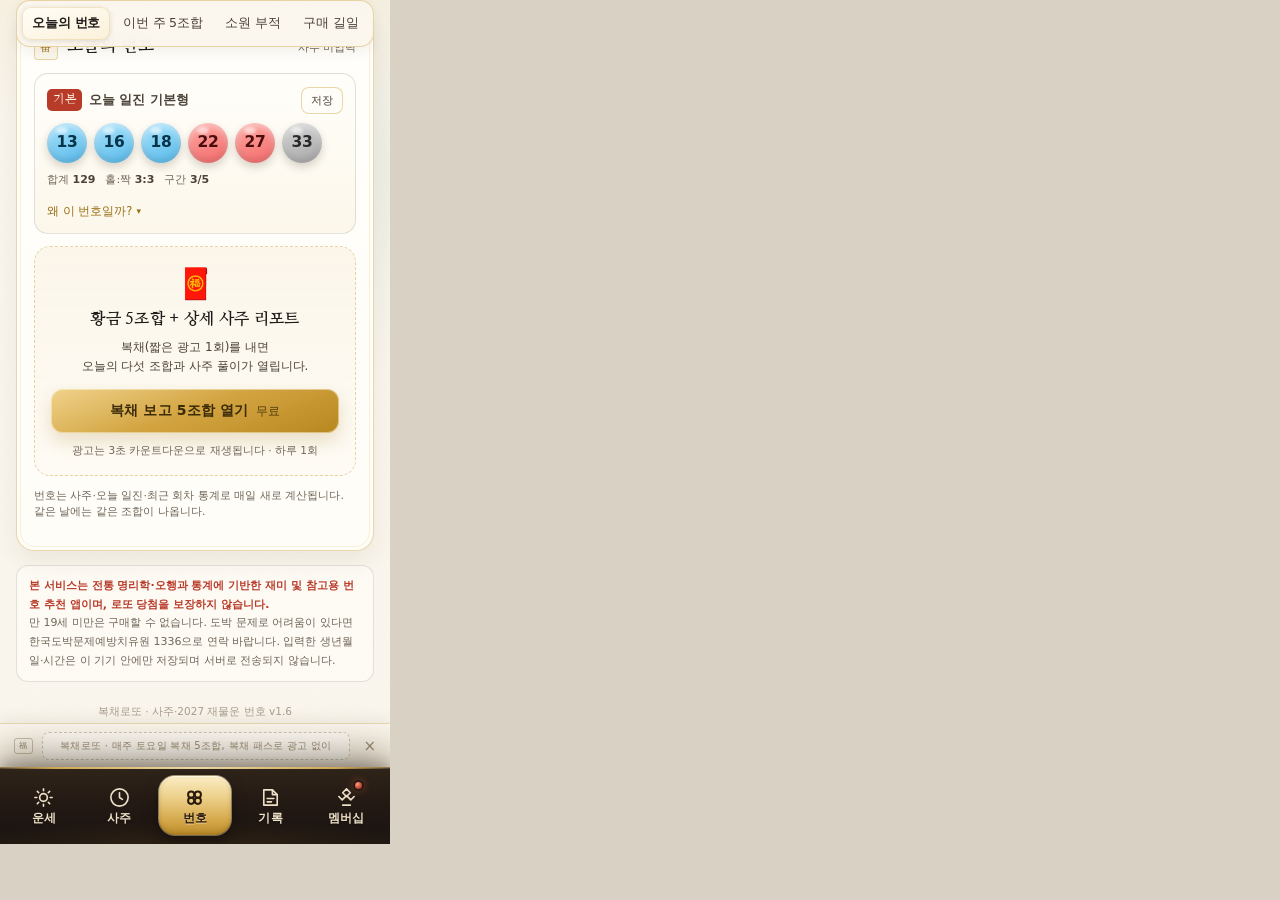
==== capture.html @ c2e908c0 "chore: 모바일 390x844 캡처용 임시 페이지 (검증 후 삭제)" ====
<!doctype html>
<html lang="ko">
<head>
<meta charset="utf-8" />
<title>capture 390x844</title>
<style>
  html, body { margin: 0; padding: 0; background: #d9d2c4; }
  iframe { width: 390px; height: 844px; border: 0; display: block; background: #FBF7EE; }
</style>
</head>
<body>
<iframe id="app" src="./index.html?v=21#numbers" title="복채로또 모바일 캡처"></iframe>
</body>
</html>
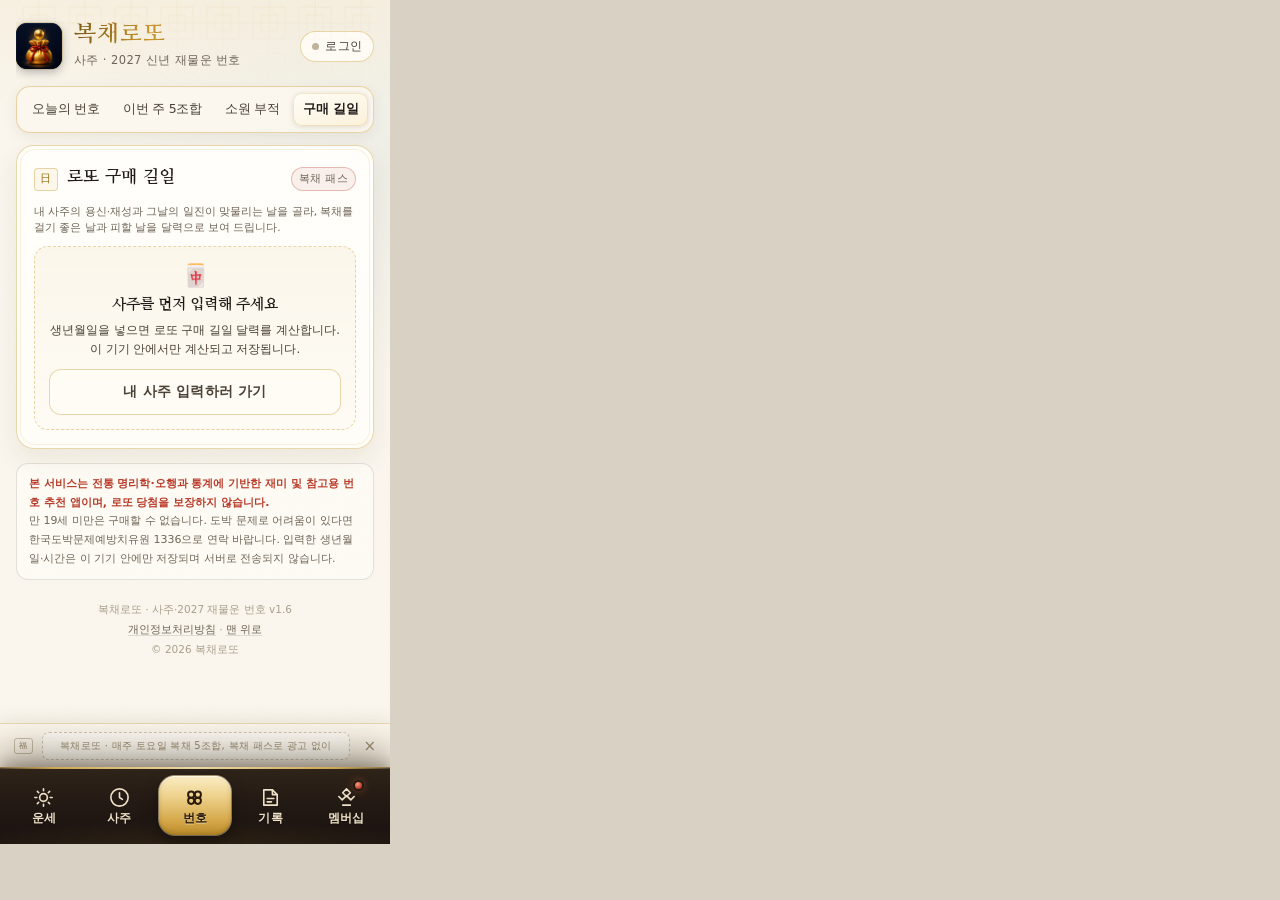
==== commit 6ce0ce87: "chore(temp): 캡처 페이지에 탭 선택·스크롤 파라미터 추가 (검증 후 삭제)" ====
--- a/capture.html
+++ b/capture.html
@@ -10,5 +10,22 @@
 </head>
 <body>
 <iframe id="app" src="./index.html?v=21#numbers" title="복채로또 모바일 캡처"></iframe>
+<script>
+  (function () {
+    var f = document.getElementById("app");
+    var y = 0;
+    try { y = parseInt(new URLSearchParams(location.search).get("y") || "0", 10) || 0; } catch (e) { y = 0; }
+    f.addEventListener("load", function () {
+      try {
+        var d = f.contentDocument, w = f.contentWindow;
+        var sp = d.getElementById("splash");
+        if (sp) sp.click();
+        var tab = d.querySelector('[data-tab="buydays"]');
+        if (tab) tab.click();
+        setTimeout(function () { w.scrollTo(0, y); }, 400);
+      } catch (e) { /* 캡처용 */ }
+    });
+  })();
+</script>
 </body>
 </html>
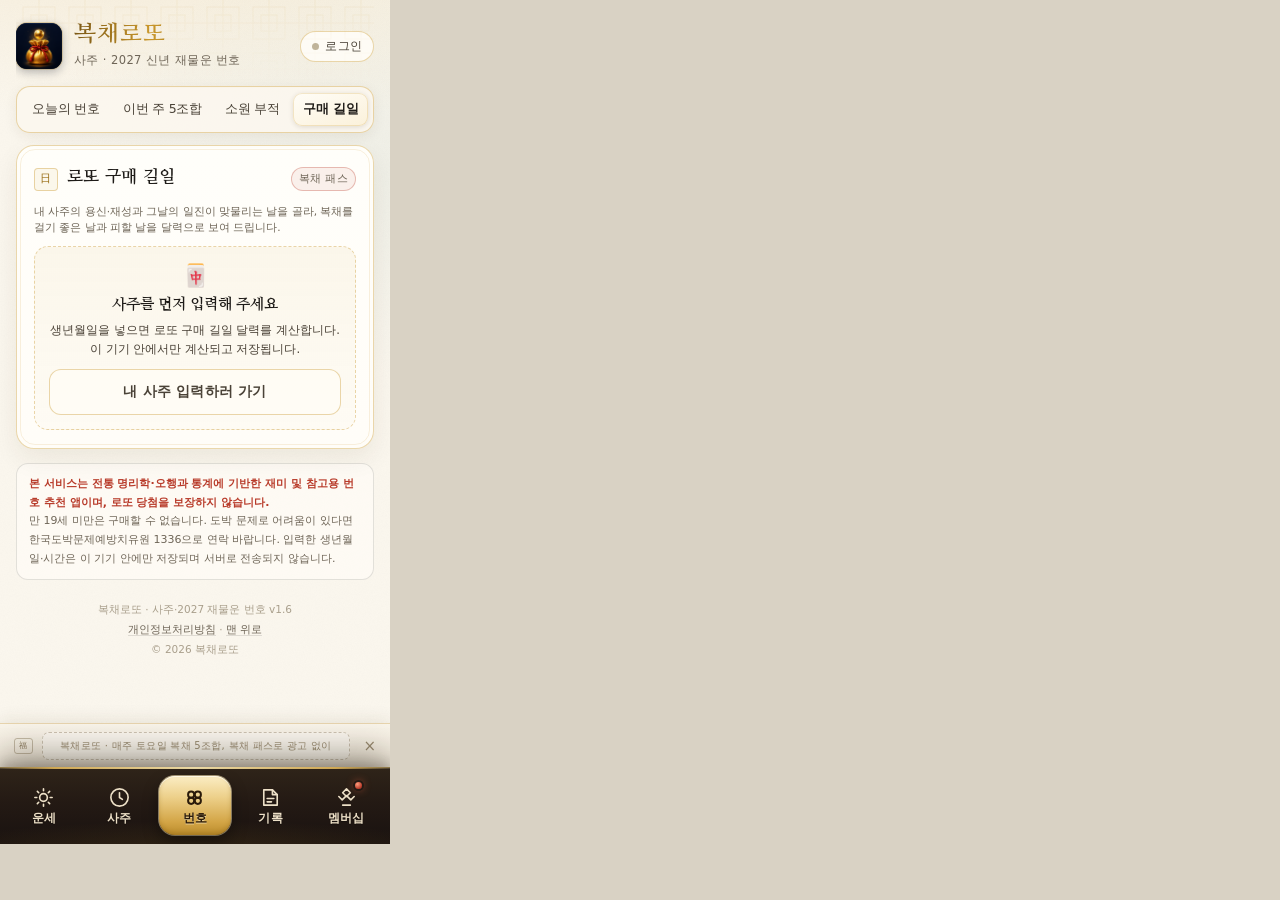
==== commit 1513fa47: "chore(temp): 캡처 페이지에 월 이동 파라미터 추가 (검증 후 삭제)" ====
--- a/capture.html
+++ b/capture.html
@@ -22,7 +22,12 @@
         if (sp) sp.click();
         var tab = d.querySelector('[data-tab="buydays"]');
         if (tab) tab.click();
-        setTimeout(function () { w.scrollTo(0, y); }, 400);
+        var m = parseInt(new URLSearchParams(location.search).get("m") || "0", 10) || 0;
+        setTimeout(function () {
+          var next = d.querySelector('[data-bd-nav="1"]');
+          for (var i = 0; i < m && next; i++) next.click();
+          setTimeout(function () { w.scrollTo(0, y); }, 300);
+        }, 300);
       } catch (e) { /* 캡처용 */ }
     });
   })();
